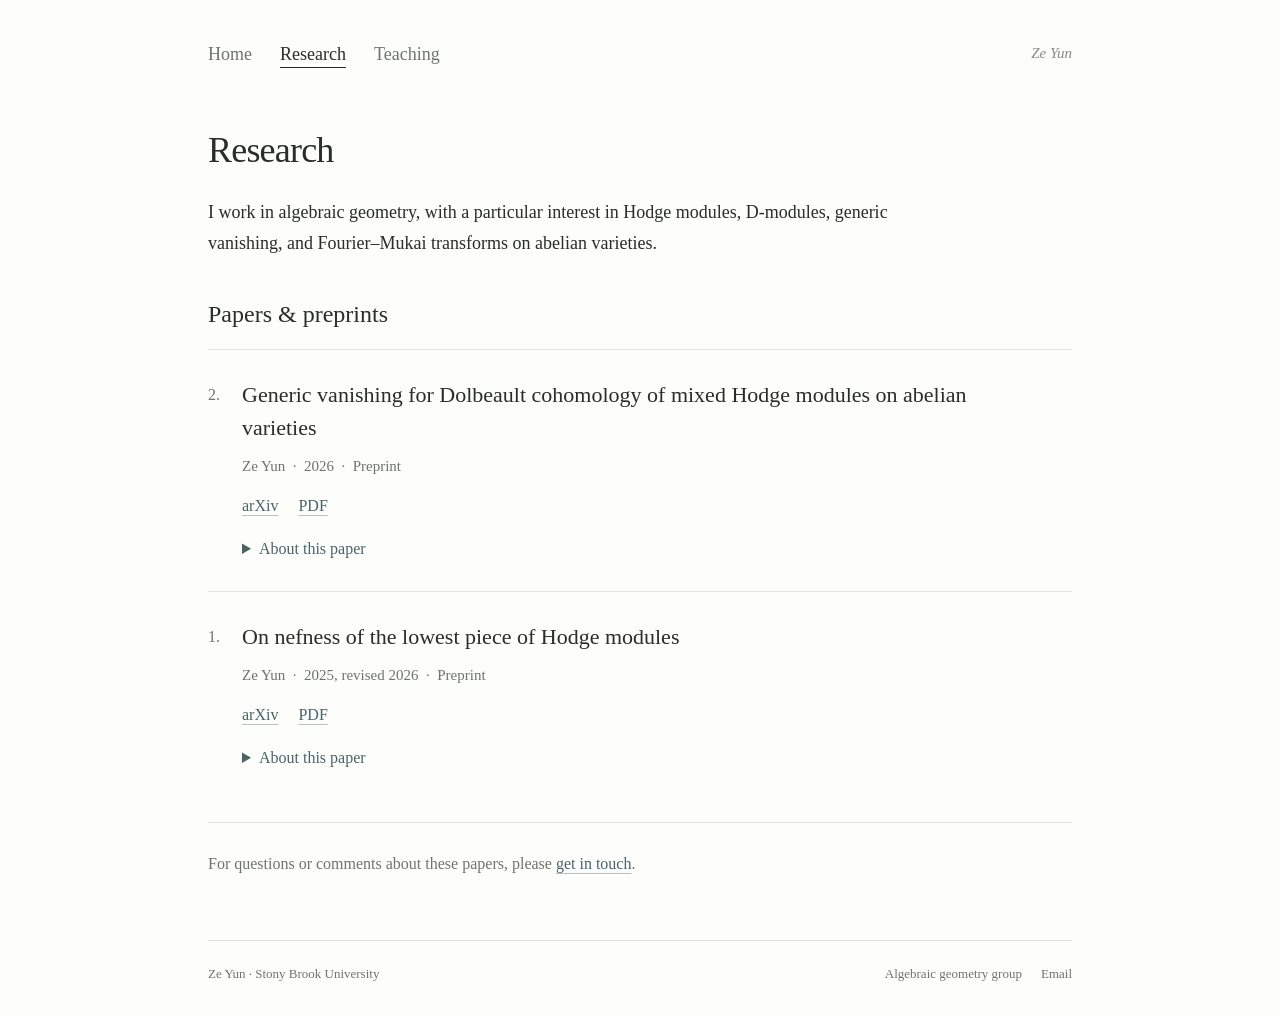
==== docs/research.html @ a2d46b55 "Add personal academic website in docs Add Home, Research, and Teaching pages with responsive styles " ====
<!doctype html>
<html lang="en">
<head>
  <meta charset="utf-8">
  <meta name="viewport" content="width=device-width,initial-scale=1">
  <meta name="description" content="Papers by Ze Yun on generic vanishing, mixed Hodge modules, Fourier–Mukai transforms, and positivity.">
  <meta name="theme-color" content="#fdfdfb">
  <title>Research | Ze Yun</title>
  <link rel="icon" href="favicon.svg" type="image/svg+xml">
  <link rel="stylesheet" href="style.css">
</head>
<body>
  <a class="skip" href="#main">Skip to content</a>
  <div class="shell">
    <nav class="nav" aria-label="Main navigation"><a href="index.html">Home</a><a href="research.html" aria-current="page">Research</a><a href="teaching.html">Teaching</a><a class="nav-name" href="index.html">Ze Yun</a></nav>
    <main id="main">
      <h1>Research</h1>
      <p class="page-intro">I work in algebraic geometry, with a particular interest in Hodge modules, D-modules, generic vanishing, and Fourier–Mukai transforms on abelian varieties.</p>
      <h2>Papers &amp; preprints</h2>
      <ol class="paper-list" reversed>
        <li class="paper">
          <h2><a href="https://arxiv.org/abs/2610.22678">Generic vanishing for Dolbeault cohomology of mixed Hodge modules on abelian varieties</a></h2>
          <p class="meta">Ze Yun &nbsp;·&nbsp; 2026 &nbsp;·&nbsp; Preprint</p>
          <div class="paper-links"><a href="https://arxiv.org/abs/2610.22678" aria-label="arXiv page for Generic vanishing">arXiv</a><a href="https://arxiv.org/pdf/2610.22678" aria-label="PDF of Generic vanishing">PDF</a></div>
          <details><summary>About this paper</summary><p>This paper studies generic vanishing for the Dolbeault cohomology of mixed Hodge modules. It relates Dolbeault and de Rham cohomology support loci through nonabelian Hodge theory, and applies this to Fourier–Mukai transforms on abelian varieties and their extensions over the family of lambda-connections.</p></details>
        </li>
        <li class="paper">
          <h2><a href="https://arxiv.org/abs/2507.01731">On nefness of the lowest piece of Hodge modules</a></h2>
          <p class="meta">Ze Yun &nbsp;·&nbsp; 2025, revised 2026 &nbsp;·&nbsp; Preprint</p>
          <div class="paper-links"><a href="https://arxiv.org/abs/2507.01731" aria-label="arXiv page for On nefness">arXiv</a><a href="https://arxiv.org/pdf/2507.01731" aria-label="PDF of On nefness">PDF</a></div>
          <details><summary>About this paper</summary><p>This paper gives lower bounds for the degrees of quotient line bundles of the lowest Hodge piece. The bounds depend on boundary monodromy and intersection numbers, explain how nefness can fail outside the unipotent case, and recover Kawamata’s semipositivity theorem for unipotent variations.</p></details>
        </li>
      </ol>
      <p class="research-footer">For questions or comments about these papers, please <a href="mailto:ze.yun@stonybrook.edu">get in touch</a>.</p>
    </main>
    <footer class="footer"><span>Ze Yun · Stony Brook University</span><span class="footer-contact"><a href="https://math.stonybrook.edu/AlgebraicGeometry/">Algebraic geometry group</a><a href="mailto:ze.yun@stonybrook.edu">Email</a></span></footer>
  </div>
</body>
</html>
---- docs/style.css ----
:root{--ink:#292d2c;--muted:#6e7471;--link:#496466;--line:#e0e5df;--paper:#fdfdfb;--soft:#f0f3ee}
*{box-sizing:border-box}
html{scroll-behavior:smooth}
body{margin:0;background:var(--paper);color:var(--ink);font-family:Georgia,'Times New Roman',serif;font-size:18px;line-height:1.75;-webkit-font-smoothing:antialiased}
a{color:var(--link);text-decoration-color:#b6c4c1;text-decoration-thickness:1px;text-underline-offset:4px;transition:color .15s}
a:hover{color:#172e30;text-decoration-color:currentColor}
a:focus-visible,summary:focus-visible{outline:2px solid var(--link);outline-offset:6px;border-radius:1px}
.shell{max-width:920px;margin:auto;padding:0 28px}
.skip{position:absolute;left:20px;top:-70px;background:var(--paper);padding:8px 14px;z-index:5}
.skip:focus{top:12px}
.nav{display:flex;gap:28px;align-items:center;padding-top:38px;margin-bottom:57px;min-height:70px}
.nav a{color:var(--muted);text-decoration:none;line-height:1.7}
.nav a[aria-current=page]{color:var(--ink);text-decoration:underline;text-underline-offset:7px}
.nav a:hover{color:var(--ink)}
.nav .nav-name{margin-left:auto;font-size:15px;font-style:italic;color:#848c87}
h1,h2,h3{font-weight:normal;line-height:1.3}
h1{font-size:36px;letter-spacing:-.8px;margin:0 0 9px}
h2{font-size:24px;margin:0 0 19px}
h3{font-size:20px;margin:0 0 6px}
p{margin:0 0 21px}
.intro{display:grid;grid-template-columns:minmax(0,1fr) 282px;gap:58px;align-items:start}
.email{font-size:17px;color:var(--muted);margin-bottom:31px}
.bio p{margin-bottom:20px}
.figure{margin:8px 0 0}
.figure img{display:block;width:100%;height:auto;aspect-ratio:1/1;border-radius:2px}
.figure figcaption{font-size:13px;color:var(--muted);font-style:italic;text-align:center;margin-top:10px}
.institution{font-size:15px;line-height:1.7;margin-top:23px;color:var(--muted)}
.institution strong{font-weight:normal;color:var(--ink)}
.home-section{margin-top:42px;max-width:720px}
.section-top{display:flex;align-items:baseline;justify-content:space-between;gap:20px}
.section-top>a{font-size:15px;white-space:nowrap}
.paper-teaser{padding-left:19px;border-left:2px solid #c9d3cb}
.paper-teaser p{margin:6px 0 0;color:var(--muted);font-size:16px}
.plain-list{margin:0;padding-left:22px}
.plain-list li{padding-left:4px;margin-bottom:7px}
.meta{font-size:15px;color:var(--muted)}
.page-intro{max-width:740px;margin:23px 0 39px}
.paper-list{list-style:none;counter-reset:paper 3;padding:0;margin:0}
.paper{position:relative;padding:28px 0 28px 34px;border-top:1px solid var(--line);counter-increment:paper -1}
.paper::before{content:counter(paper) ".";position:absolute;left:0;top:31px;color:var(--muted);font-size:16px}
.paper h2{font-size:22px;margin-bottom:9px;line-height:1.5;max-width:750px}
.paper h2 a{color:var(--ink);text-decoration:none}
.paper h2 a:hover{text-decoration:underline;text-decoration-color:#a7b9b5}
.paper .meta{margin:0 0 13px}
.paper-links{display:flex;align-items:center;gap:20px;font-size:16px}
details{margin-top:15px;font-size:16px;max-width:735px}
summary{cursor:pointer;color:var(--link);width:max-content;font-size:16px}
details p{margin:12px 0 0;color:#505954;line-height:1.8}
.research-footer{margin-top:22px;border-top:1px solid var(--line);padding-top:27px;font-size:16px;color:var(--muted)}
.term-label{font-size:14px;color:var(--muted);letter-spacing:.12em;text-transform:uppercase;margin:37px 0 19px}
.course{display:grid;grid-template-columns:145px 1fr;gap:25px;padding:24px 0;border-top:1px solid var(--line)}
.course-code{color:var(--link);font-size:17px}
.course h2{font-size:22px;margin-bottom:5px}
.course p{font-size:16px;color:var(--muted);margin:0}
.teaching-contact{margin-top:39px;max-width:720px}
.teaching-contact p{font-size:17px}
.footer{border-top:1px solid var(--line);margin-top:62px;padding:22px 0 30px;display:flex;justify-content:space-between;align-items:baseline;gap:18px;color:var(--muted);font-size:13px}
.footer a{color:var(--muted);text-decoration:none}
.footer a:hover{text-decoration:underline}
.footer .footer-contact{display:flex;gap:19px}
@media(max-width:720px){.shell{padding:0 24px}.nav{padding-top:26px;margin-bottom:39px;gap:24px}.intro{grid-template-columns:minmax(0,1fr) 215px;gap:30px}h1{font-size:32px}.figure{margin-top:7px}.institution{font-size:13px}.home-section{margin-top:35px}}
@media(max-width:560px){body{font-size:17px;line-height:1.75}.shell{padding:0 23px}.nav{font-size:17px;gap:24px;margin-bottom:39px}.nav .nav-name{display:none}.intro{display:flex;flex-direction:column;gap:12px}.bio{width:100%}.figure{width:100%;display:grid;grid-template-columns:125px 1fr;gap:20px;align-items:center;margin:2px 0 4px}.figure img{width:125px}.figure figcaption{display:none}.institution{margin:0;font-size:14px}.home-section{margin-top:36px}h1{font-size:33px}h2{font-size:23px}.email{margin-bottom:25px}.section-top{gap:12px}.section-top>a{font-size:14px}.paper h2{font-size:21px}.paper{padding-left:25px}.course{grid-template-columns:1fr;gap:4px;padding:22px 0}.course h2{font-size:21px}.course-code{font-size:15px}.footer{display:block;margin-top:45px;padding-top:20px}.footer-contact{margin-top:5px}.page-intro{margin-bottom:30px}.research-footer{font-size:15px}}
@media(prefers-reduced-motion:reduce){html{scroll-behavior:auto}a{transition:none}}
@media print{.nav,.skip{display:none}.shell{max-width:none;padding:0}.footer{margin-top:30px}.paper,.course{break-inside:avoid}body{color:#000;background:#fff;font-size:12pt}a{color:inherit}.figure{max-width:220px}}
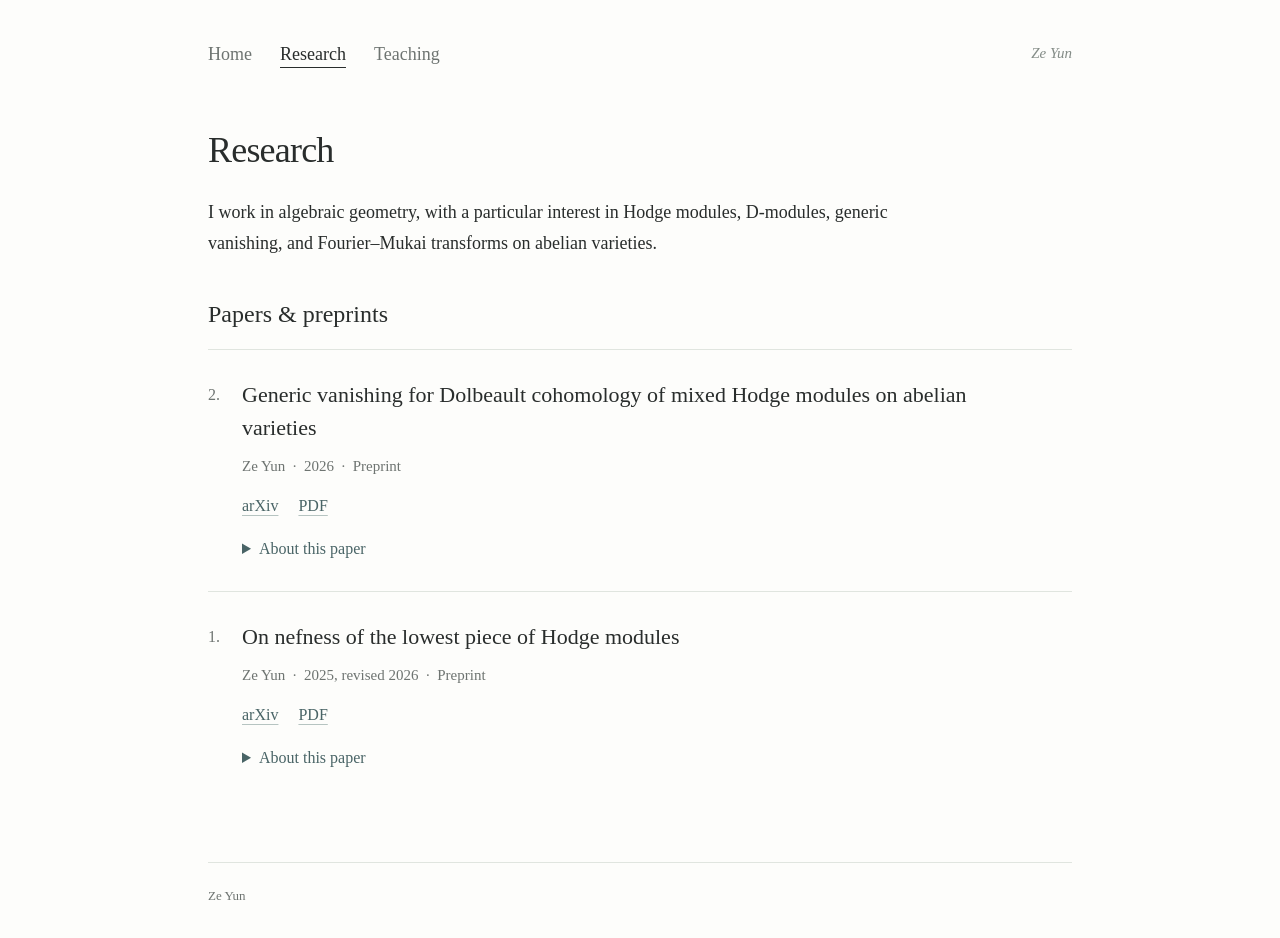
==== commit 4245c126: "Remove contact and institution details from Research page Removed footer contact information and upd" ====
--- a/docs/research.html
+++ b/docs/research.html
@@ -31,9 +31,8 @@
           <details><summary>About this paper</summary><p>This paper gives lower bounds for the degrees of quotient line bundles of the lowest Hodge piece. The bounds depend on boundary monodromy and intersection numbers, explain how nefness can fail outside the unipotent case, and recover Kawamata’s semipositivity theorem for unipotent variations.</p></details>
         </li>
       </ol>
-      <p class="research-footer">For questions or comments about these papers, please <a href="mailto:ze.yun@stonybrook.edu">get in touch</a>.</p>
     </main>
-    <footer class="footer"><span>Ze Yun · Stony Brook University</span><span class="footer-contact"><a href="https://math.stonybrook.edu/AlgebraicGeometry/">Algebraic geometry group</a><a href="mailto:ze.yun@stonybrook.edu">Email</a></span></footer>
+    <footer class="footer"><span>Ze Yun</span></footer>
   </div>
 </body>
 </html>
--- a/docs/style.css
+++ b/docs/style.css
@@ -62,3 +62,18 @@
 @media(max-width:560px){body{font-size:17px;line-height:1.75}.shell{padding:0 23px}.nav{font-size:17px;gap:24px;margin-bottom:39px}.nav .nav-name{display:none}.intro{display:flex;flex-direction:column;gap:12px}.bio{width:100%}.figure{width:100%;display:grid;grid-template-columns:125px 1fr;gap:20px;align-items:center;margin:2px 0 4px}.figure img{width:125px}.figure figcaption{display:none}.institution{margin:0;font-size:14px}.home-section{margin-top:36px}h1{font-size:33px}h2{font-size:23px}.email{margin-bottom:25px}.section-top{gap:12px}.section-top>a{font-size:14px}.paper h2{font-size:21px}.paper{padding-left:25px}.course{grid-template-columns:1fr;gap:4px;padding:22px 0}.course h2{font-size:21px}.course-code{font-size:15px}.footer{display:block;margin-top:45px;padding-top:20px}.footer-contact{margin-top:5px}.page-intro{margin-bottom:30px}.research-footer{font-size:15px}}
 @media(prefers-reduced-motion:reduce){html{scroll-behavior:auto}a{transition:none}}
 @media print{.nav,.skip{display:none}.shell{max-width:none;padding:0}.footer{margin-top:30px}.paper,.course{break-inside:avoid}body{color:#000;background:#fff;font-size:12pt}a{color:inherit}.figure{max-width:220px}}
+.figure img {
+  height: auto;
+  aspect-ratio: auto;
+}
+
+@media (min-width: 721px) {
+  .intro {
+    grid-template-columns: minmax(0, 1fr) 350px;
+    gap: 35px;
+  }
+
+  .figure img {
+    width: 100%;
+  }
+}
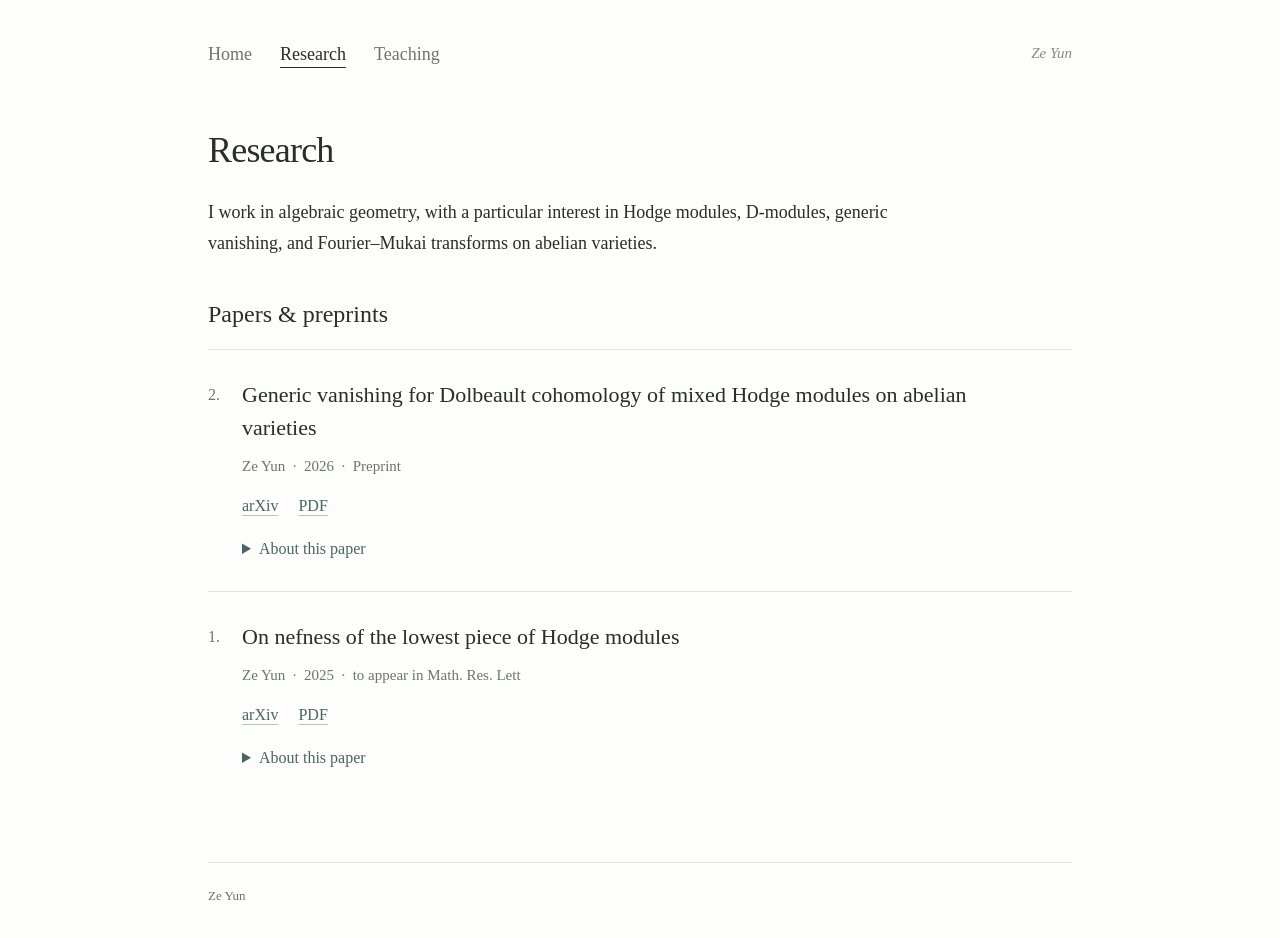
==== commit 2d07a84a: "Update publication details for Ze Yun's paper" ====
--- a/docs/research.html
+++ b/docs/research.html
@@ -26,7 +26,7 @@
         </li>
         <li class="paper">
           <h2><a href="https://arxiv.org/abs/2507.01731">On nefness of the lowest piece of Hodge modules</a></h2>
-          <p class="meta">Ze Yun &nbsp;·&nbsp; 2025, revised 2026 &nbsp;·&nbsp; Preprint</p>
+          <p class="meta">Ze Yun &nbsp;·&nbsp; 2025 &nbsp;·&nbsp; to appear in Math. Res. Lett</p>
           <div class="paper-links"><a href="https://arxiv.org/abs/2507.01731" aria-label="arXiv page for On nefness">arXiv</a><a href="https://arxiv.org/pdf/2507.01731" aria-label="PDF of On nefness">PDF</a></div>
           <details><summary>About this paper</summary><p>This paper gives lower bounds for the degrees of quotient line bundles of the lowest Hodge piece. The bounds depend on boundary monodromy and intersection numbers, explain how nefness can fail outside the unipotent case, and recover Kawamata’s semipositivity theorem for unipotent variations.</p></details>
         </li>
